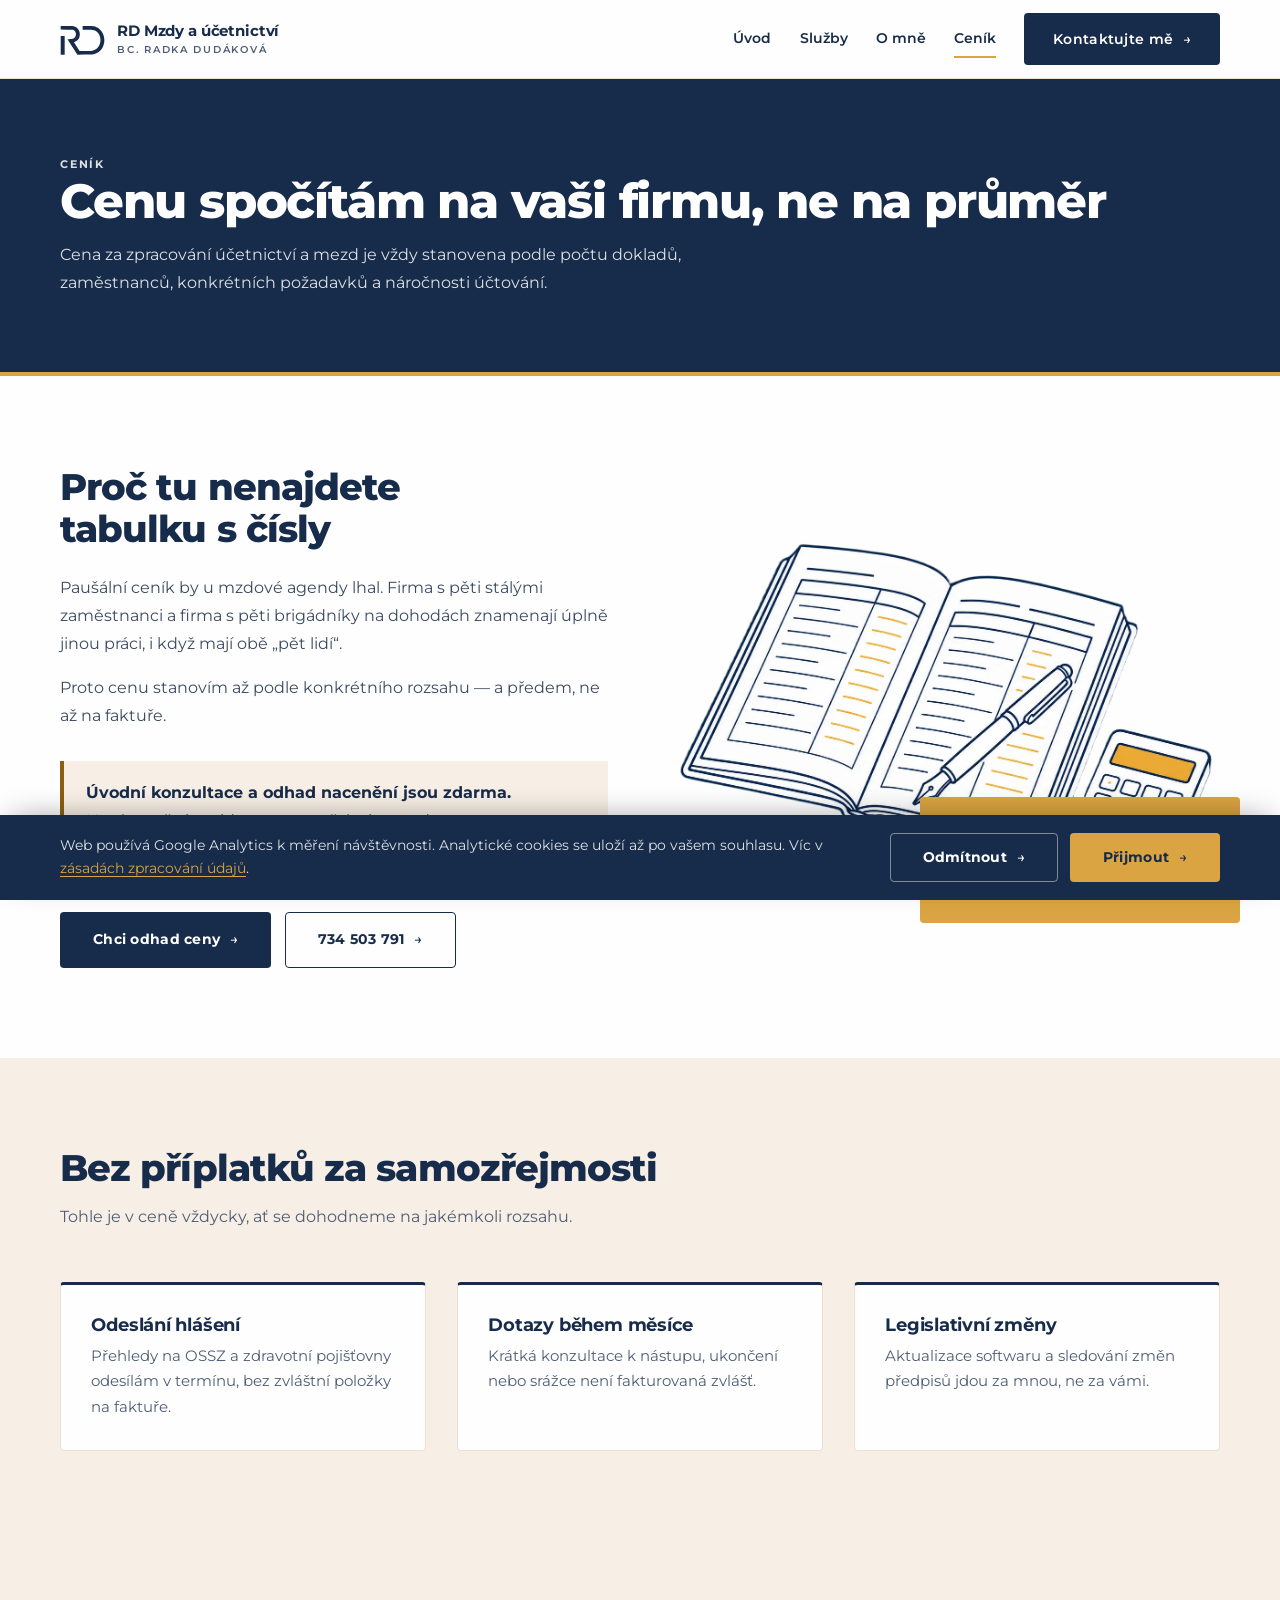
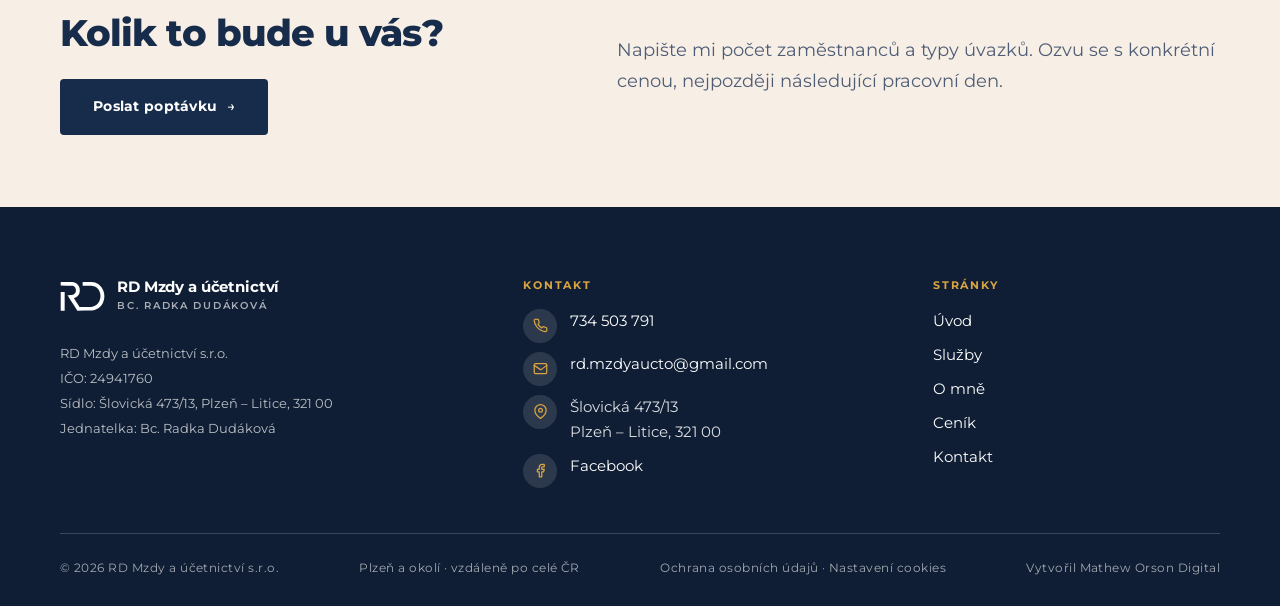
==== cenik.html @ 95786339 "first commit" ====
<!DOCTYPE html>
<html lang="cs">
<head>
<meta charset="utf-8">
<meta name="viewport" content="width=device-width, initial-scale=1">
<title>Ceník — nacenění podle rozsahu | RD Mzdy a účetnictví</title>
<meta name="description" content="Cena za zpracování mezd a účetnictví se stanovuje podle počtu dokladů, zaměstnanců a náročnosti agendy. Úvodní konzultace a odhad ceny zdarma.">
<link rel="canonical" href="https://rdmzdyaucto.cz/cenik">
<meta property="og:type" content="website">
<meta property="og:locale" content="cs_CZ">
<meta property="og:title" content="Ceník | RD Mzdy a účetnictví">
<meta property="og:description" content="Cena podle rozsahu agendy. Úvodní konzultace a odhad ceny zdarma.">
<meta property="og:url" content="https://rdmzdyaucto.cz/cenik">
<meta property="og:image" content="https://rdmzdyaucto.cz/assets/img/og-image.png">
<meta property="og:image:width" content="1200">
<meta property="og:image:height" content="630">
<meta property="og:image:alt" content="RD Mzdy a účetnictví — Bc. Radka Dudáková, Plzeň">
<meta name="twitter:card" content="summary_large_image">
<meta name="twitter:title" content="RD Mzdy a účetnictví">
<meta name="twitter:description" content="Mzdová a personální agenda, účetnictví. Plzeň — Bc. Radka Dudáková.">
<meta name="twitter:image" content="https://rdmzdyaucto.cz/assets/img/og-image.png">
<link rel="icon" href="/assets/img/favicon.svg" type="image/svg+xml">
<link rel="icon" href="/assets/img/favicon-32.png" sizes="32x32" type="image/png">
<link rel="icon" href="/assets/img/favicon-192.png" sizes="192x192" type="image/png">
<link rel="apple-touch-icon" href="/assets/img/apple-touch-icon.png">
<link rel="preconnect" href="https://fonts.googleapis.com">
<link rel="preconnect" href="https://fonts.gstatic.com" crossorigin>
<link href="https://fonts.googleapis.com/css2?family=Montserrat:ital,wght@0,400;0,500;0,600;0,700;0,800;1,400&display=swap" rel="stylesheet">
<link rel="stylesheet" href="/assets/css/style.css">
<script src="/assets/js/consent.js" defer></script>
</head>
<body>
<a class="skip-link" href="#main">Přeskočit na obsah</a>

<header class="site-header">
  <div class="wrap">
    <a class="logo" href="/" aria-label="RD Mzdy a účetnictví — úvodní stránka">
      <svg viewBox="22 28 170 120" aria-hidden="true"><g fill="currentColor"><path d="M24.61 109.28l0-34.67 7.32 0 7.32 0 0 34.67 0 34.67-7.32 0-7.32 0 0-34.67z"/><path d="M83.48 139.73c-4.47-6.99-11.19-17.48-14.20-22.15-4.16-6.48-15.06-23.48-17.77-27.75-0.94-1.45-1.70-2.75-1.70-2.87 0-0.18 1.37-0.23 5.33-0.23 9.84-0.02 13.01-0.45 16.64-2.25 3.24-1.60 5.63-3.98 7.23-7.23 1.45-2.93 1.74-4.28 1.74-8.50 0.02-3.24-0.02-3.79-0.45-5.23-0.96-3.38-3.14-6.74-5.57-8.57-1.52-1.15-3.91-2.27-6-2.83-1.64-0.43-1.68-0.43-22.93-0.55l-21.29-0.10 0-2.25c0.02-1.23 0.04-4.30 0.06-6.80l0.04-4.55 21.93 0.08c23.57 0.08 22.27 0.02 26.41 1.09 6.37 1.64 12.54 5.76 16.43 10.96 5.84 7.81 7.54 19.24 4.34 29.30-1.27 3.96-3.42 7.54-6.41 10.63-2.99 3.11-6.25 5.29-10.02 6.78-0.57 0.21-1.27 0.53-1.60 0.66-0.31 0.14-0.92 0.31-1.31 0.39-0.86 0.14-0.90 0.29-0.31 1.25 0.76 1.27 12.23 19.10 16.21 25.27l3.91 6 20.16 0c21.48 0 22.50-0.04 27.09-1 7.03-1.45 13.20-4.59 17.97-9.12 3.46-3.28 5.63-6.25 7.79-10.68 2.25-4.55 3.61-9.39 4.12-14.65 0.29-2.95 0.12-9.30-0.31-11.82-2.15-12.77-9.32-22.79-19.86-27.83-2.85-1.35-5.14-2.11-8.16-2.71-4.18-0.82-5.90-0.90-22.01-0.90l-15.29 0 0-6.86 0-6.84 17.05 0.08c18.20 0.08 18.05 0.08 23.52 1.13 7.21 1.39 14.59 4.69 20.18 9.02 7.97 6.17 14 15.27 17.11 25.74 1.78 6 2.52 11.74 2.36 18.14-0.23 9.04-1.86 15.96-5.51 23.40-5.08 10.37-12.32 17.77-22.21 22.73-5.39 2.70-10.64 4.26-17.79 5.27-2.91 0.41-3.52 0.43-28.57 0.49l-25.61 0.08-2.71-4.24z"/></g></svg>
      <span class="logo-name">RD Mzdy a účetnictví<span>Bc. Radka Dudáková</span></span>
    </a>
    <button class="nav-toggle" aria-expanded="false" aria-controls="nav">Menu</button>
    <nav class="nav" id="nav" aria-label="Hlavní navigace">
      <a href="/">Úvod</a>
      <a href="/sluzby">Služby</a>
      <a href="/o-mne">O mně</a>
      <a href="/cenik" aria-current="page">Ceník</a>
      <a class="btn btn-primary" href="/kontakt">Kontaktujte mě</a>
    </nav>
  </div>
</header>

<main id="main">

  <section class="page-hero">
    <div class="wrap">
      <p class="crumb">Ceník</p>
      <h1>Cenu spočítám na vaši firmu, ne na průměr</h1>
      <p>Cena za zpracování účetnictví a mezd je vždy stanovena podle počtu dokladů, zaměstnanců, konkrétních požadavků a náročnosti účtování.</p>
    </div>
  </section>

  <section class="section">
    <div class="wrap split">
      <div class="reveal">
        <h2>Proč tu nenajdete tabulku s čísly</h2>
        <p>Paušální ceník by u mzdové agendy lhal. Firma s pěti stálými zaměstnanci a firma s pěti brigádníky na dohodách znamenají úplně jinou práci, i když mají obě „pět lidí“.</p>
        <p>Proto cenu stanovím až podle konkrétního rozsahu — a předem, ne až na faktuře.</p>
        <div class="note-box">
          <p><strong>Úvodní konzultace a odhad nacenění jsou zdarma.</strong> Nezávazně si projdeme, co potřebujete, a dostanete konkrétní číslo.</p>
        </div>
        <div class="hero-actions">
          <a class="btn btn-primary" href="/kontakt">Chci odhad ceny</a>
          <a class="btn btn-ghost" href="tel:+420734503791">734 503 791</a>
        </div>
      </div>
      <figure class="split-media reveal">
        <div class="illustration-frame">
          <img src="/assets/img/illustrations/desk_scene_ledger_calculator_pen.webp" width="1200" height="795" loading="lazy" decoding="async" alt="Ilustrace otevřeného účetního deníku, kalkulačky a plnicího pera">
        </div>
        <div class="float-card">
          <h3>Co cenu ovlivňuje</h3>
          <p>Počet zaměstnanců a typ úvazků, množství dokladů, rozsah agendy a náročnost účtování.</p>
        </div>
      </figure>
    </div>
  </section>

  <section class="section section-tinted">
    <div class="wrap">
      <div class="section-head reveal">
        <h2>Bez příplatků za samozřejmosti</h2>
        <p>Tohle je v ceně vždycky, ať se dohodneme na jakémkoli rozsahu.</p>
      </div>
      <div class="grid grid-3 reveal">
        <article class="card">
          <h3>Odeslání hlášení</h3>
          <p>Přehledy na OSSZ a zdravotní pojišťovny odesílám v termínu, bez zvláštní položky na faktuře.</p>
        </article>
        <article class="card">
          <h3>Dotazy během měsíce</h3>
          <p>Krátká konzultace k nástupu, ukončení nebo srážce není fakturovaná zvlášť.</p>
        </article>
        <article class="card">
          <h3>Legislativní změny</h3>
          <p>Aktualizace softwaru a sledování změn předpisů jdou za mnou, ne za vámi.</p>
        </article>
      </div>
    </div>
  </section>

  <section class="cta-band">
    <div class="wrap">
      <div>
        <h2>Kolik to bude u vás?</h2>
        <a class="btn btn-primary" href="/kontakt">Poslat poptávku</a>
      </div>
      <p class="lead">Napište mi počet zaměstnanců a typy úvazků. Ozvu se s konkrétní cenou, nejpozději následující pracovní den.</p>
    </div>
  </section>

</main>

<footer class="site-footer">
  <div class="wrap">
    <div class="footer-grid">
      <div>
        <a class="logo" href="/">
          <svg viewBox="22 28 170 120" aria-hidden="true"><g fill="currentColor"><path d="M24.61 109.28l0-34.67 7.32 0 7.32 0 0 34.67 0 34.67-7.32 0-7.32 0 0-34.67z"/><path d="M83.48 139.73c-4.47-6.99-11.19-17.48-14.20-22.15-4.16-6.48-15.06-23.48-17.77-27.75-0.94-1.45-1.70-2.75-1.70-2.87 0-0.18 1.37-0.23 5.33-0.23 9.84-0.02 13.01-0.45 16.64-2.25 3.24-1.60 5.63-3.98 7.23-7.23 1.45-2.93 1.74-4.28 1.74-8.50 0.02-3.24-0.02-3.79-0.45-5.23-0.96-3.38-3.14-6.74-5.57-8.57-1.52-1.15-3.91-2.27-6-2.83-1.64-0.43-1.68-0.43-22.93-0.55l-21.29-0.10 0-2.25c0.02-1.23 0.04-4.30 0.06-6.80l0.04-4.55 21.93 0.08c23.57 0.08 22.27 0.02 26.41 1.09 6.37 1.64 12.54 5.76 16.43 10.96 5.84 7.81 7.54 19.24 4.34 29.30-1.27 3.96-3.42 7.54-6.41 10.63-2.99 3.11-6.25 5.29-10.02 6.78-0.57 0.21-1.27 0.53-1.60 0.66-0.31 0.14-0.92 0.31-1.31 0.39-0.86 0.14-0.90 0.29-0.31 1.25 0.76 1.27 12.23 19.10 16.21 25.27l3.91 6 20.16 0c21.48 0 22.50-0.04 27.09-1 7.03-1.45 13.20-4.59 17.97-9.12 3.46-3.28 5.63-6.25 7.79-10.68 2.25-4.55 3.61-9.39 4.12-14.65 0.29-2.95 0.12-9.30-0.31-11.82-2.15-12.77-9.32-22.79-19.86-27.83-2.85-1.35-5.14-2.11-8.16-2.71-4.18-0.82-5.90-0.90-22.01-0.90l-15.29 0 0-6.86 0-6.84 17.05 0.08c18.20 0.08 18.05 0.08 23.52 1.13 7.21 1.39 14.59 4.69 20.18 9.02 7.97 6.17 14 15.27 17.11 25.74 1.78 6 2.52 11.74 2.36 18.14-0.23 9.04-1.86 15.96-5.51 23.40-5.08 10.37-12.32 17.77-22.21 22.73-5.39 2.70-10.64 4.26-17.79 5.27-2.91 0.41-3.52 0.43-28.57 0.49l-25.61 0.08-2.71-4.24z"/></g></svg>
          <span class="logo-name">RD Mzdy a účetnictví<span>Bc. Radka Dudáková</span></span>
        </a>
        <p class="footer-facts">
          RD Mzdy a účetnictví s.r.o.<br>
          IČO: 24941760<br>
          Sídlo: Šlovická 473/13, Plzeň – Litice, 321 00<br>
          Jednatelka: Bc. Radka Dudáková
        </p>
      </div>
      <div>
        <h4>Kontakt</h4>
        <ul class="footer-contact">
          <li>
            <span class="contact-icon" aria-hidden="true"><svg viewBox="0 0 24 24" fill="none" stroke="currentColor" stroke-width="2" stroke-linecap="round" stroke-linejoin="round"><path d="M22 16.9v3a2 2 0 0 1-2.2 2 19.8 19.8 0 0 1-8.6-3.1 19.5 19.5 0 0 1-6-6A19.8 19.8 0 0 1 2 4.2 2 2 0 0 1 4 2h3a2 2 0 0 1 2 1.7c.1 1 .4 1.9.7 2.8a2 2 0 0 1-.5 2.1L8 9.8a16 16 0 0 0 6 6l1.2-1.2a2 2 0 0 1 2.1-.5c.9.3 1.8.6 2.8.7a2 2 0 0 1 1.9 2.1z"/></svg></span>
            <span><a href="tel:+420734503791">734 503 791</a></span>
          </li>
          <li>
            <span class="contact-icon" aria-hidden="true"><svg viewBox="0 0 24 24" fill="none" stroke="currentColor" stroke-width="2" stroke-linecap="round" stroke-linejoin="round"><rect x="2" y="4" width="20" height="16" rx="2"/><path d="m2 7 9.4 6.4a2 2 0 0 0 2.2 0L22 7"/></svg></span>
            <span><a href="mailto:rd.mzdyaucto@gmail.com">rd.mzdyaucto@gmail.com</a></span>
          </li>
          <li>
            <span class="contact-icon" aria-hidden="true"><svg viewBox="0 0 24 24" fill="none" stroke="currentColor" stroke-width="2" stroke-linecap="round" stroke-linejoin="round"><path d="M21 10c0 7-9 13-9 13s-9-6-9-13a9 9 0 0 1 18 0z"/><circle cx="12" cy="10" r="3"/></svg></span>
            <span>Šlovická 473/13<br>Plzeň – Litice, 321 00</span>
          </li>
          <li>
            <span class="contact-icon" aria-hidden="true"><svg viewBox="0 0 24 24" fill="none" stroke="currentColor" stroke-width="2" stroke-linecap="round" stroke-linejoin="round"><path d="M18 2h-3a5 5 0 0 0-5 5v3H7v4h3v8h4v-8h3l1-4h-4V7a1 1 0 0 1 1-1h3z"/></svg></span>
            <span><a href="https://www.facebook.com/profile.php?id=61589592577464" rel="noopener">Facebook</a></span>
          </li>
        </ul>
      </div>
      <div>
        <h4>Stránky</h4>
        <ul>
          <li><a href="/">Úvod</a></li>
          <li><a href="/sluzby">Služby</a></li>
          <li><a href="/o-mne">O mně</a></li>
          <li><a href="/cenik">Ceník</a></li>
          <li><a href="/kontakt">Kontakt</a></li>
        </ul>
      </div>
    </div>
    <div class="footer-bottom">
      <span>© 2026 RD Mzdy a účetnictví s.r.o.</span>
      <span>Plzeň a okolí · vzdáleně po celé ČR</span>
      <span><a href="/ochrana-udaju" style="color:inherit">Ochrana osobních údajů</a> · <a href="#" id="cookie-settings-link" style="color:inherit">Nastavení cookies</a></span>
      <span>Vytvořil <a href="https://matheworson.site" rel="noopener" target="_blank" style="color:inherit">Mathew Orson Digital</a></span>
    </div>
  </div>
</footer>

<script src="/assets/js/site.js" defer></script>
</body>
</html>
---- assets/css/style.css ----
/* RD Mzdy a účetnictví s.r.o. — rdmzdyaucto.cz */

:root {
  /* Základní paleta */
  --navy: #172c4b;
  --navy-deep: #0f1e34;
  --navy-mid: #24406b;
  --navy-tint: #e6ebf2;
  --cream: #f7eee5;
  --cream-dark: #ece0d2;
  --white: #fefefe;

  /* Akcent — světlá varianta na tmavém podkladu, tmavá na světlém */
  --gold: #d9a441;
  --gold-dark: #8a5f14;

  /* Text */
  --body-text: #3c4a60;
  --muted: #4e5d75;
  --on-dark: rgba(254, 254, 254, 0.86);

  --font: "Montserrat", "Segoe UI", system-ui, sans-serif;

  --wrap: 1160px;
  --gap: clamp(1.1rem, 2.4vw, 2rem);
  --section-y: clamp(3.5rem, 7vw, 6rem);
  --radius: 4px;
}

*,
*::before,
*::after {
  box-sizing: border-box;
}

html {
  scroll-behavior: smooth;
  -webkit-text-size-adjust: 100%;
}

body {
  margin: 0;
  background: var(--white);
  color: var(--body-text);
  font-family: var(--font);
  font-size: clamp(0.97rem, 0.94rem + 0.15vw, 1.03rem);
  font-weight: 400;
  line-height: 1.7;
  -webkit-font-smoothing: antialiased;
}

h1,
h2,
h3,
h4 {
  font-family: var(--font);
  color: var(--navy);
  font-weight: 800;
  line-height: 1.15;
  letter-spacing: -0.025em;
  margin: 0 0 0.6em;
  text-wrap: balance;
}

h1 {
  font-size: clamp(2rem, 1.4rem + 2.9vw, 3.5rem);
}
h2 {
  font-size: clamp(1.55rem, 1.2rem + 1.6vw, 2.3rem);
}
h3 {
  font-size: 1.12rem;
  font-weight: 700;
  letter-spacing: -0.012em;
}

p {
  margin: 0 0 1rem;
  max-width: 64ch;
  text-wrap: pretty;
}

a {
  color: var(--navy-mid);
  text-underline-offset: 0.2em;
}
a:hover {
  color: var(--navy);
}

img {
  max-width: 100%;
  height: auto;
  display: block;
}

:focus-visible {
  outline: 2px solid var(--gold-dark);
  outline-offset: 3px;
  border-radius: 2px;
}

.wrap {
  width: min(100% - 2.5rem, var(--wrap));
  margin-inline: auto;
}

.skip-link {
  position: absolute;
  left: -9999px;
  top: 0;
  background: var(--navy);
  color: var(--white);
  padding: 0.75rem 1.25rem;
  z-index: 100;
}
.skip-link:focus {
  left: 0;
}

.lead {
  font-size: clamp(1rem, 0.96rem + 0.3vw, 1.12rem);
  color: var(--muted);
}

/* ---------- Hlavička ---------- */

.site-header {
  position: sticky;
  top: 0;
  z-index: 50;
  background: rgba(254, 254, 254, 0.95);
  backdrop-filter: blur(10px);
  border-bottom: 1px solid var(--cream-dark);
}

.site-header .wrap {
  display: flex;
  align-items: center;
  justify-content: space-between;
  gap: 1rem;
  min-height: 78px;
}

.logo {
  display: inline-flex;
  align-items: center;
  gap: 0.7rem;
  text-decoration: none;
  color: var(--navy);
}
.logo svg {
  width: 46px;
  height: 33px;
  flex: none;
}
.logo-name {
  font-size: 0.92rem;
  font-weight: 700;
  line-height: 1.2;
  letter-spacing: -0.01em;
  color: inherit;
}
.logo-name span {
  display: block;
  font-size: 0.6rem;
  font-weight: 600;
  letter-spacing: 0.18em;
  text-transform: uppercase;
  color: var(--muted);
  margin-top: 0.2rem;
}

.nav {
  display: flex;
  align-items: center;
  gap: clamp(1rem, 2.2vw, 2.1rem);
}
.nav a {
  font-size: 0.9rem;
  font-weight: 600;
  color: var(--navy);
  text-decoration: none;
  padding: 0.35rem 0;
  border-bottom: 2px solid transparent;
}
.nav a:hover {
  border-bottom-color: var(--cream-dark);
}
.nav a[aria-current="page"] {
  border-bottom-color: var(--gold);
}
.nav .btn,
.nav .btn:hover {
  border-bottom: 0;
  padding: 0.85rem 1.75rem;
}
.nav .btn-primary,
.nav .btn-primary:hover {
  color: var(--white);
}

.nav-toggle {
  display: none;
}

/* ---------- Tlačítka ---------- */

.btn {
  display: inline-flex;
  align-items: center;
  gap: 0.6rem;
  font-family: var(--font);
  font-size: 0.87rem;
  font-weight: 700;
  letter-spacing: 0.02em;
  padding: 0.95rem 2rem;
  white-space: nowrap;
  border-radius: var(--radius);
  text-decoration: none;
  border: 1px solid transparent;
  cursor: pointer;
  transition: background-color 0.15s ease, color 0.15s ease,
    border-color 0.15s ease;
}
.btn::after {
  content: "→";
  font-weight: 500;
}
.btn-primary {
  background: var(--navy);
  color: var(--white);
}
.btn-primary:hover {
  background: var(--navy-deep);
  color: var(--white);
}
.btn-gold {
  background: var(--gold);
  color: var(--navy);
}
.btn-gold:hover {
  background: var(--white);
  color: var(--navy);
}
.btn-ghost {
  border-color: var(--navy);
  color: var(--navy);
  background: transparent;
}
.btn-ghost:hover {
  background: var(--navy);
  color: var(--white);
}
.btn-light {
  background: var(--white);
  color: var(--navy);
}
.btn-light:hover {
  background: var(--gold);
  color: var(--navy);
}

/* ---------- Hero ---------- */

.hero {
  position: relative;
  isolation: isolate;
  min-height: min(78vh, 660px);
  display: flex;
  align-items: center;
  background: var(--navy);
  overflow: hidden;
}
.hero .wrap {
  position: relative;
  z-index: 1;
  padding-block: clamp(3.5rem, 8vw, 6rem);
}
.hero-bg {
  position: absolute;
  inset: 0;
  width: 100%;
  height: 100%;
  object-fit: cover;
  z-index: -2;
}
.hero::before {
  content: "";
  position: absolute;
  inset: 0;
  z-index: -1;
  background: linear-gradient(
    100deg,
    rgba(15, 30, 52, 0.96) 0%,
    rgba(15, 30, 52, 0.88) 45%,
    rgba(23, 44, 75, 0.45) 100%
  );
}
.hero h1 {
  color: var(--white);
  max-width: 15ch;
  margin-bottom: 1.2rem;
}
.hero p {
  color: var(--on-dark);
  max-width: 46ch;
}
.hero-eyebrow {
  color: var(--gold);
  font-size: 0.7rem;
  font-weight: 700;
  letter-spacing: 0.16em;
  text-transform: uppercase;
  margin-bottom: 1.1rem;
}
.hero-actions {
  display: flex;
  flex-wrap: wrap;
  gap: 0.85rem;
  margin-top: 2rem;
}

/* Osobní vizitka pod hero CTA — jasně signalizuje, že jde o jednu konkrétní osobu */
.hero-person {
  display: inline-flex;
  align-items: center;
  gap: 0.75rem;
  margin-top: 2.25rem;
  padding: 0.6rem 1.15rem 0.6rem 0.6rem;
  background: rgba(254, 254, 254, 0.08);
  border: 1px solid rgba(254, 254, 254, 0.2);
  border-radius: 999px;
  text-decoration: none;
  transition: background-color 0.15s ease, border-color 0.15s ease;
}
.hero-person:hover {
  background: rgba(254, 254, 254, 0.16);
  border-color: rgba(254, 254, 254, 0.36);
}
.hero-person-avatar {
  flex: none;
  width: 40px;
  height: 40px;
  border-radius: 50%;
  background: var(--gold);
  color: var(--navy);
  display: grid;
  place-items: center;
  font-family: var(--font);
  font-weight: 800;
  font-size: 0.84rem;
  letter-spacing: -0.02em;
}
.hero-person-info {
  display: flex;
  flex-direction: column;
  line-height: 1.3;
}
.hero-person-info strong {
  color: var(--white);
  font-size: 0.87rem;
  font-weight: 700;
}
.hero-person-info span {
  color: rgba(254, 254, 254, 0.78);
  font-size: 0.76rem;
}

.hero-scroll {
  position: absolute;
  left: 50%;
  bottom: 1.75rem;
  translate: -50% 0;
  color: rgba(254, 254, 254, 0.75);
  font-size: 1.5rem;
  line-height: 1;
  text-decoration: none;
}
.hero-scroll:hover {
  color: var(--white);
}
@media (prefers-reduced-motion: no-preference) {
  .hero-scroll {
    animation: bob 2.4s ease-in-out infinite;
  }
}
@keyframes bob {
  50% {
    translate: -50% 7px;
  }
}

/* Hero podstránek */
.page-hero {
  background: var(--navy);
  padding-block: clamp(3rem, 6vw, 4.75rem);
  border-bottom: 4px solid var(--gold);
}
.page-hero h1 {
  color: var(--white);
  font-size: clamp(1.85rem, 1.4rem + 2vw, 3rem);
  margin-bottom: 0.7rem;
}
.page-hero p {
  color: var(--on-dark);
  margin-bottom: 0;
}
.crumb {
  color: var(--gold);
  font-size: 0.7rem;
  font-weight: 700;
  letter-spacing: 0.16em;
  text-transform: uppercase;
  margin-bottom: 1rem;
}

/* ---------- Sekce ---------- */

.section {
  padding-block: var(--section-y);
}
.section-tinted {
  background: var(--cream);
}
.section-head {
  max-width: 46rem;
  margin-bottom: clamp(2.25rem, 4vw, 3.25rem);
}
.section-head h2 {
  margin-bottom: 0.8rem;
}
.section-head p {
  color: var(--muted);
}

/* ---------- Mřížka ikon ---------- */

.icon-grid {
  display: grid;
  grid-template-columns: repeat(3, 1fr);
  gap: clamp(1.75rem, 3.5vw, 3rem) var(--gap);
}
.icon-item h3 {
  margin: 0 0 0.35rem;
}
.icon-item p {
  color: var(--muted);
  font-size: 0.94rem;
  margin: 0;
  max-width: 34ch;
}
.icon-badge {
  width: 60px;
  height: 60px;
  display: grid;
  place-items: center;
  margin-bottom: 1.1rem;
}
.icon-badge svg {
  width: 24px;
  height: 24px;
}
.icon-badge-tight {
  padding: 8px;
}
.icon-badge img {
  width: 100%;
  height: 100%;
  object-fit: contain;
}

/* ---------- Barevný pás s fotkou ---------- */

.band {
  background: var(--navy);
}
.band-alt {
  background: var(--navy-deep);
}
.band-inner {
  display: grid;
  grid-template-columns: 1fr 1fr;
  align-items: center;
  gap: clamp(2rem, 5vw, 4.5rem);
  padding-block: clamp(3rem, 6vw, 4.5rem);
}
.band h2 {
  color: var(--white);
}
.band p {
  color: var(--on-dark);
}
.band-media {
  position: relative;
  margin: 0;
}
.band-media img {
  border-radius: var(--radius);
  width: 100%;
  aspect-ratio: 4 / 3;
  object-fit: cover;
}

/* ---------- Střídavý blok text + foto ---------- */

.split {
  display: grid;
  grid-template-columns: 1fr 1fr;
  gap: clamp(2rem, 5vw, 4.5rem);
  align-items: center;
}
.split-media {
  position: relative;
  margin: 0;
}
.split-media img {
  border-radius: var(--radius);
  width: 100%;
  aspect-ratio: 4 / 3;
  object-fit: cover;
}

/* Vektorové ilustrace — bez rámečku/pozadí, jen zarovnané do stejné výšky jako text vedle */
.illustration-frame {
  display: flex;
  align-items: center;
  justify-content: center;
  min-height: 220px;
}
.illustration-frame img {
  width: 100%;
  height: auto;
  max-height: 400px;
  object-fit: contain;
  border-radius: 0;
  aspect-ratio: auto;
}

/* Plovoucí kartička přes fotku — zlatá plocha, tmavý text */
.float-card {
  position: absolute;
  right: -1.25rem;
  bottom: -1.5rem;
  width: min(64%, 20rem);
  background: var(--gold);
  color: var(--navy);
  border-radius: var(--radius);
  padding: 1.15rem 1.35rem;
}
.float-card h3 {
  color: var(--navy);
  font-size: 1.02rem;
  margin-bottom: 0.3rem;
}
.float-card p {
  color: var(--navy);
  font-size: 0.88rem;
  line-height: 1.55;
  margin: 0;
}
.float-card-left {
  right: auto;
  left: -1.25rem;
}

/* ---------- Odrážkové seznamy ---------- */

.checklist {
  list-style: none;
  margin: 1.6rem 0 0;
  padding: 0;
}
.checklist li {
  position: relative;
  padding-left: 1.75rem;
  margin-bottom: 0.75rem;
  max-width: 56ch;
}
.checklist li::before {
  content: "";
  position: absolute;
  left: 0;
  top: 0.62em;
  width: 9px;
  height: 9px;
  border-radius: 50%;
  background: var(--gold-dark);
}
.band .checklist li {
  color: var(--on-dark);
}
.band .checklist li::before {
  background: var(--gold);
}
.checklist-cols {
  columns: 2;
  column-gap: var(--gap);
}
.checklist-cols li {
  break-inside: avoid;
}

/* ---------- Karty ---------- */

.grid {
  display: grid;
  gap: var(--gap);
}
.grid-3 {
  grid-template-columns: repeat(3, 1fr);
}
.grid-2 {
  grid-template-columns: repeat(2, 1fr);
}

.card {
  background: var(--white);
  border: 1px solid var(--cream-dark);
  border-radius: var(--radius);
  border-top: 3px solid var(--navy);
  padding: clamp(1.4rem, 2.5vw, 1.9rem);
}
.card h3 {
  margin-bottom: 0.45rem;
}
.card p {
  color: var(--muted);
  font-size: 0.94rem;
  margin-bottom: 0;
}
.card ul {
  margin: 1rem 0 0;
  padding: 0;
  list-style: none;
}
.card ul li {
  position: relative;
  padding-left: 1.1rem;
  font-size: 0.92rem;
  color: var(--muted);
  margin-bottom: 0.35rem;
}
.card ul li::before {
  content: "";
  position: absolute;
  left: 0;
  top: 0.65em;
  width: 5px;
  height: 5px;
  background: var(--gold-dark);
  border-radius: 50%;
}
.card-tag {
  color: var(--navy-mid);
  font-size: 0.66rem;
  font-weight: 700;
  letter-spacing: 0.16em;
  text-transform: uppercase;
  margin-bottom: 0.8rem;
}

/* ---------- Kroky ---------- */

.steps {
  list-style: none;
  counter-reset: step;
  margin: 0;
  padding: 0;
  display: grid;
  grid-template-columns: repeat(4, 1fr);
  gap: var(--gap);
}
.steps li {
  counter-increment: step;
  border-top: 2px solid var(--cream-dark);
  padding-top: 1.1rem;
}
.steps li::before {
  content: counter(step);
  display: grid;
  place-items: center;
  width: 32px;
  height: 32px;
  border-radius: 50%;
  background: var(--navy);
  color: var(--white);
  font-size: 0.82rem;
  font-weight: 700;
  margin-bottom: 0.85rem;
}
.steps h3 {
  font-size: 1.02rem;
  margin-bottom: 0.35rem;
}
.steps p {
  font-size: 0.91rem;
  color: var(--muted);
  margin: 0;
}

/* ---------- Uzavírací pás ---------- */

.cta-band {
  background: var(--cream);
  padding-block: clamp(3rem, 6vw, 4.5rem);
}
.cta-band .wrap {
  display: grid;
  grid-template-columns: 0.9fr 1.1fr;
  gap: clamp(2rem, 5vw, 4rem);
  align-items: center;
}
.cta-band h2 {
  margin-bottom: 1.5rem;
}
.cta-band .checklist {
  margin-top: 0;
}

/* ---------- Kontakt ---------- */

.contact-grid {
  display: grid;
  grid-template-columns: 0.85fr 1.15fr;
  gap: clamp(2rem, 5vw, 4rem);
  align-items: start;
}
.contact-list {
  list-style: none;
  margin: 0;
  padding: 0;
}
.contact-list li {
  display: flex;
  gap: 1rem;
  align-items: flex-start;
  padding: 1.1rem 0;
  border-bottom: 1px solid var(--cream-dark);
}
.contact-list li:first-child {
  padding-top: 0;
}
.contact-icon {
  flex: none;
  width: 42px;
  height: 42px;
  border-radius: 50%;
  background: var(--navy-tint);
  color: var(--navy);
  display: grid;
  place-items: center;
}
.contact-icon svg {
  width: 18px;
  height: 18px;
}
.contact-key {
  display: block;
  color: var(--muted);
  font-size: 0.66rem;
  font-weight: 700;
  letter-spacing: 0.16em;
  text-transform: uppercase;
  margin-bottom: 0.2rem;
}
.contact-value {
  color: var(--navy);
  font-size: 1rem;
  font-weight: 500;
}
.contact-value a {
  text-decoration: none;
}
.contact-value a:hover {
  text-decoration: underline;
}

/* ---------- Formulář ---------- */

.form {
  background: var(--cream);
  border: 1px solid var(--cream-dark);
  border-radius: var(--radius);
  padding: clamp(1.5rem, 3vw, 2.3rem);
}
.form h2 {
  font-size: 1.4rem;
}
.field {
  margin-bottom: 1.1rem;
}
.field label {
  display: block;
  color: var(--muted);
  font-size: 0.68rem;
  font-weight: 700;
  letter-spacing: 0.14em;
  text-transform: uppercase;
  margin-bottom: 0.4rem;
}
.field input,
.field textarea {
  width: 100%;
  font-family: var(--font);
  font-size: 1rem;
  color: var(--navy);
  background: var(--white);
  border: 1px solid var(--cream-dark);
  border-radius: var(--radius);
  padding: 0.72rem 0.85rem;
}
.field input:focus,
.field textarea:focus {
  border-color: var(--navy-mid);
  outline: 2px solid rgba(36, 64, 107, 0.3);
  outline-offset: 0;
}
.field textarea {
  min-height: 9rem;
  resize: vertical;
}
.field-consent {
  display: flex;
  gap: 0.65rem;
  align-items: flex-start;
  margin-bottom: 1.4rem;
}
.field-consent input {
  width: auto;
  margin-top: 0.3rem;
  flex: none;
  accent-color: var(--navy);
}
.field-consent label {
  font-size: 0.88rem;
  font-weight: 400;
  letter-spacing: normal;
  text-transform: none;
  color: var(--body-text);
  margin: 0;
}
.hp {
  position: absolute;
  left: -9999px;
  width: 1px;
  height: 1px;
  overflow: hidden;
}
.form-note {
  font-size: 0.84rem;
  color: var(--muted);
  margin: 1rem 0 0;
}

/* ---------- Ceník ---------- */

.note-box {
  border-left: 4px solid var(--gold-dark);
  background: var(--cream);
  color: var(--body-text);
  padding: 1.1rem 1.4rem;
  margin: 2rem 0 0;
}
.note-box strong {
  color: var(--navy);
}
.note-box p:last-child {
  margin-bottom: 0;
}

/* ---------- Patička ---------- */

.site-footer {
  background: var(--navy-deep);
  color: var(--on-dark);
  padding-block: clamp(3rem, 6vw, 4.5rem) 1.75rem;
  font-size: 0.93rem;
}
.footer-grid {
  display: grid;
  grid-template-columns: 1.15fr 1fr 0.8fr;
  gap: clamp(2rem, 4vw, 3.5rem);
  padding-bottom: 2.25rem;
  border-bottom: 1px solid rgba(254, 254, 254, 0.18);
}
.site-footer .logo {
  color: var(--white);
}
.site-footer .logo-name span {
  color: rgba(254, 254, 254, 0.65);
}
.site-footer h4 {
  color: var(--gold);
  font-size: 0.68rem;
  font-weight: 700;
  letter-spacing: 0.16em;
  text-transform: uppercase;
  margin-bottom: 1.1rem;
}
.site-footer a {
  color: var(--white);
  text-decoration: none;
}
.site-footer a:hover {
  text-decoration: underline;
}
.site-footer ul {
  list-style: none;
  margin: 0;
  padding: 0;
}
.site-footer li {
  margin-bottom: 0.55rem;
}
.footer-facts {
  margin-top: 1.35rem;
  font-size: 0.8rem;
  line-height: 1.95;
  color: rgba(254, 254, 254, 0.72);
}
.footer-contact li {
  display: flex;
  gap: 0.8rem;
  align-items: flex-start;
}
.footer-contact .contact-icon {
  width: 34px;
  height: 34px;
  background: rgba(254, 254, 254, 0.12);
  color: var(--gold);
}
.footer-contact .contact-icon svg {
  width: 15px;
  height: 15px;
}
.footer-bottom {
  padding-top: 1.5rem;
  display: flex;
  justify-content: space-between;
  gap: 1rem;
  flex-wrap: wrap;
  font-size: 0.74rem;
  letter-spacing: 0.04em;
  color: rgba(254, 254, 254, 0.62);
}

/* ---------- Scroll reveal ---------- */

@media (prefers-reduced-motion: no-preference) {
  .reveal {
    opacity: 0;
    transform: translateY(14px);
    transition: opacity 0.6s ease, transform 0.6s ease;
  }
  .reveal.is-visible {
    opacity: 1;
    transform: none;
  }
}

/* ---------- Responzivita ---------- */

@media (max-width: 940px) {
  .band-inner,
  .split,
  .contact-grid,
  .cta-band .wrap {
    grid-template-columns: 1fr;
  }
  .icon-grid,
  .grid-3,
  .grid-2,
  .steps {
    grid-template-columns: repeat(2, 1fr);
  }
  .footer-grid {
    grid-template-columns: 1fr 1fr;
  }
  .band-media,
  .split-media {
    order: -1;
  }
  .float-card {
    right: 1rem;
    bottom: -1rem;
  }
  .float-card-left {
    left: 1rem;
    right: auto;
  }

  .nav-toggle {
    display: inline-flex;
    align-items: center;
    gap: 0.5rem;
    font-family: var(--font);
    font-size: 0.7rem;
    font-weight: 700;
    letter-spacing: 0.16em;
    text-transform: uppercase;
    background: transparent;
    border: 1px solid var(--navy);
    border-radius: var(--radius);
    color: var(--navy);
    padding: 0.62rem 0.95rem;
  }
  .nav {
    position: absolute;
    top: 100%;
    left: 0;
    right: 0;
    flex-direction: column;
    align-items: stretch;
    gap: 0;
    background: var(--white);
    border-bottom: 1px solid var(--cream-dark);
    padding: 0.5rem 1.25rem 1.35rem;
  }
  .nav[hidden] {
    display: none;
  }
  .nav a {
    padding: 0.85rem 0;
    border-bottom: 1px solid var(--cream-dark);
  }
  .nav .btn {
    margin-top: 1rem;
    justify-content: center;
  }
}

@media (max-width: 640px) {
  .icon-grid,
  .grid-3,
  .grid-2,
  .steps,
  .footer-grid {
    grid-template-columns: 1fr;
  }
  .checklist-cols {
    columns: 1;
  }
  .hero {
    min-height: 0;
  }
  .float-card {
    position: static;
    width: auto;
    margin-top: 0.75rem;
  }
}

/* ---------- Cookie banner ---------- */

.cookie-banner {
  position: fixed;
  left: 0;
  right: 0;
  bottom: 0;
  z-index: 200;
  background: var(--navy);
  padding: 1.15rem 1.25rem;
  box-shadow: 0 -8px 30px -12px rgba(0, 0, 0, 0.4);
  transform: translateY(100%);
  transition: transform 0.3s ease;
}
.cookie-banner.is-visible {
  transform: translateY(0);
}
.cookie-banner-inner {
  max-width: var(--wrap);
  margin-inline: auto;
  display: flex;
  align-items: center;
  gap: 1.5rem;
  flex-wrap: wrap;
}
.cookie-banner-inner p {
  flex: 1 1 320px;
  margin: 0;
  font-size: 0.88rem;
  color: var(--on-dark);
  max-width: none;
}
.cookie-banner-inner a {
  color: var(--gold);
}
.cookie-banner-actions {
  display: flex;
  gap: 0.75rem;
  flex: none;
}
.cookie-banner .btn-ghost {
  border-color: rgba(254, 254, 254, 0.45);
  color: var(--white);
}
.cookie-banner .btn-ghost:hover {
  background: rgba(254, 254, 254, 0.12);
  border-color: var(--white);
  color: var(--white);
}
@media (max-width: 640px) {
  .cookie-banner-actions {
    width: 100%;
  }
  .cookie-banner-actions .btn {
    flex: 1;
    justify-content: center;
  }
}
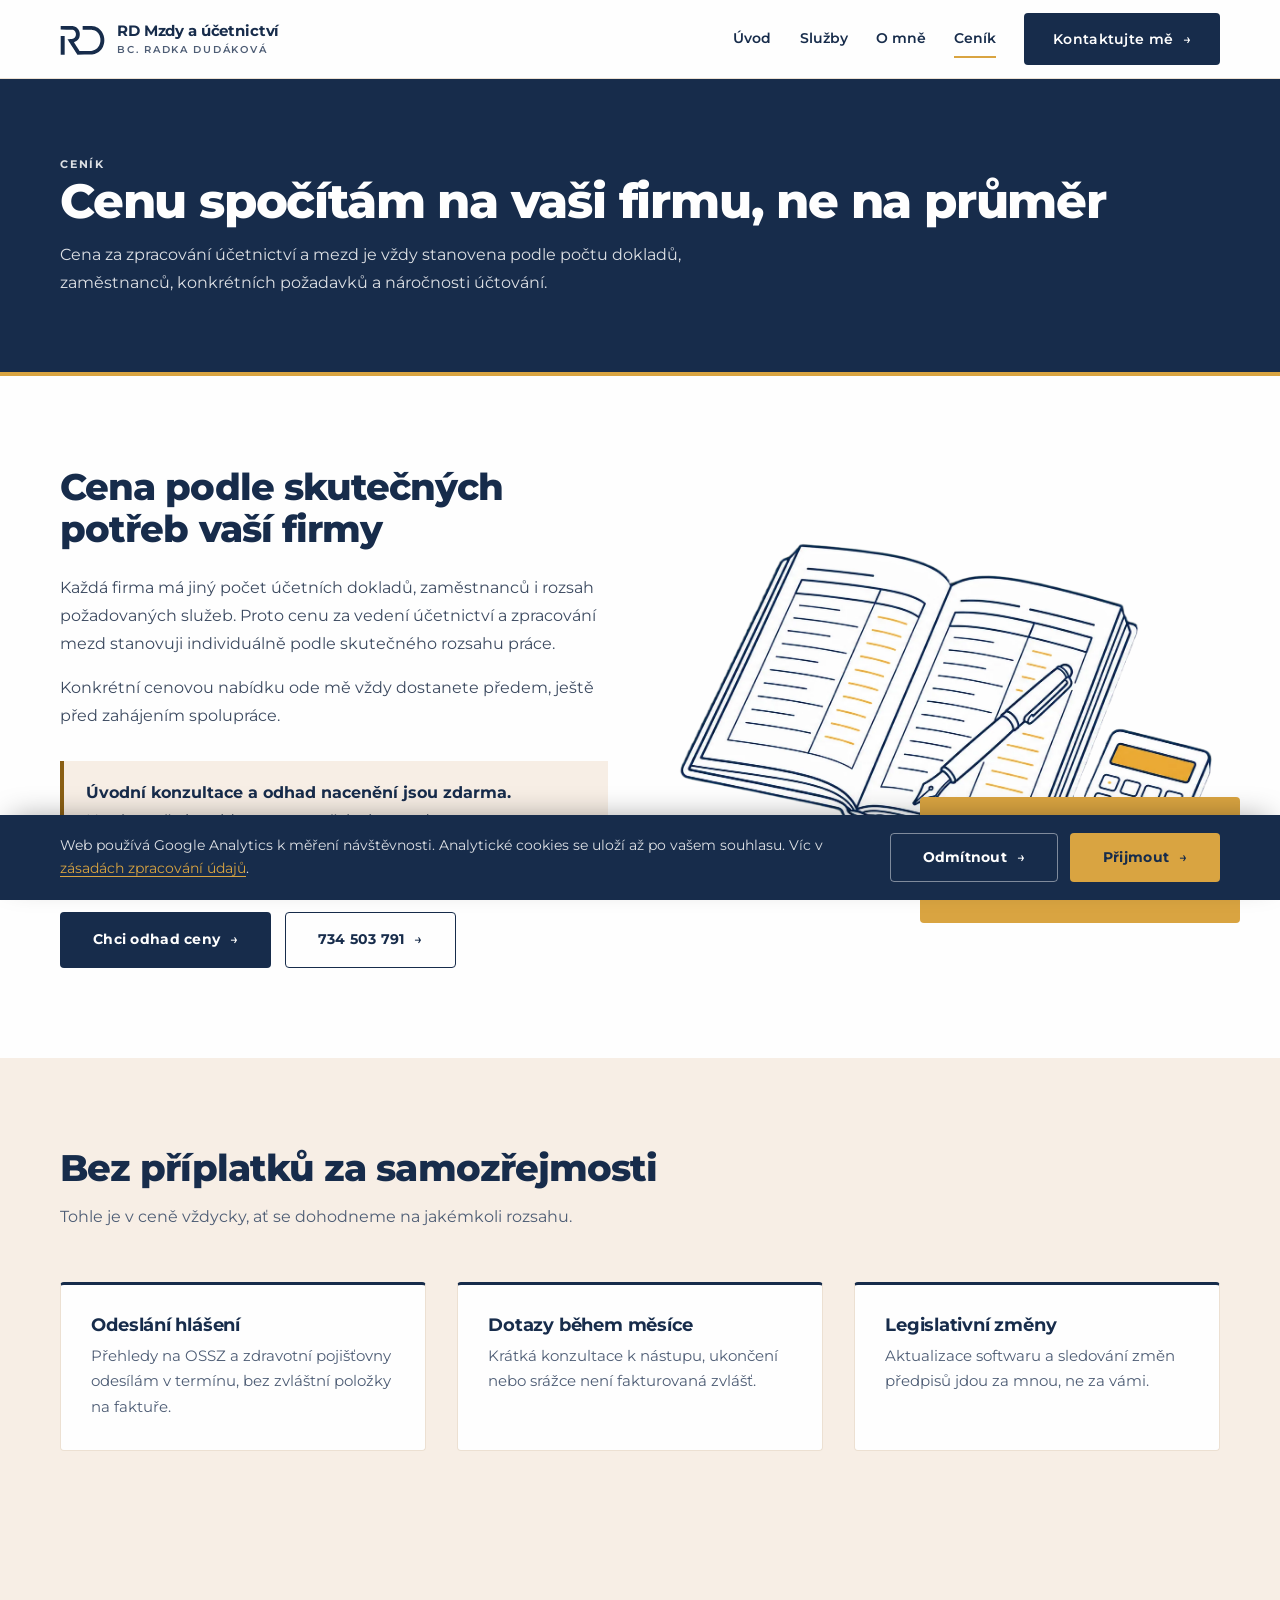
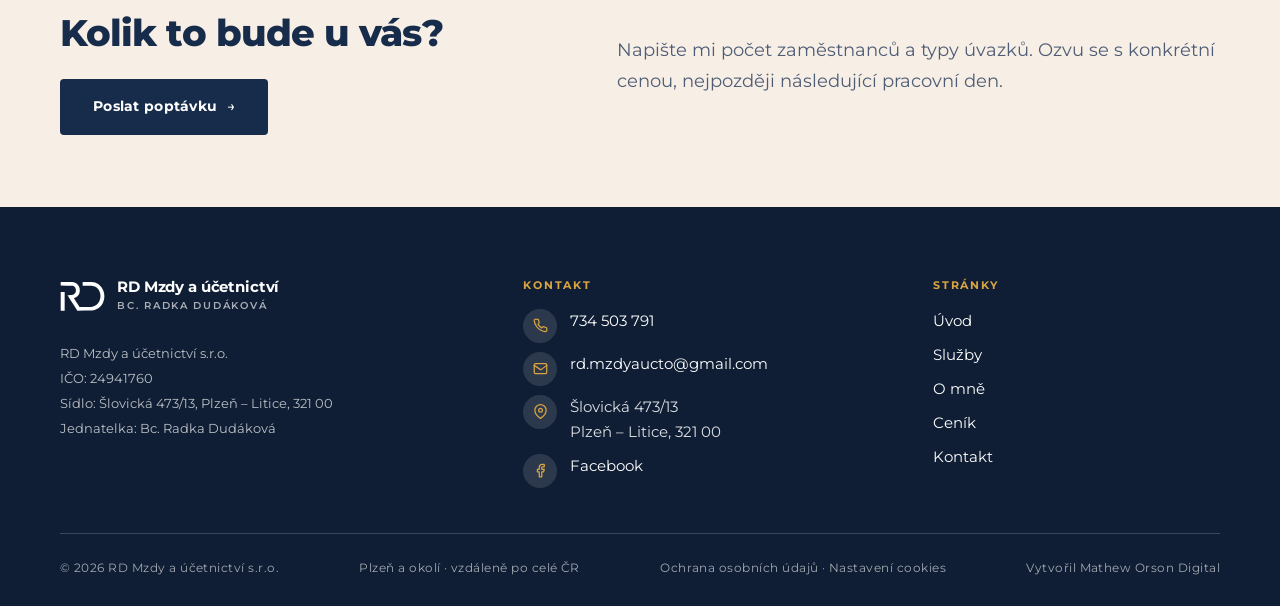
==== commit 939c2016: "Uprava textu Ceniku - ucetnictvi a mzdy" ====
--- a/cenik.html
+++ b/cenik.html
@@ -62,9 +62,9 @@
   <section class="section">
     <div class="wrap split">
       <div class="reveal">
-        <h2>Proč tu nenajdete tabulku s čísly</h2>
-        <p>Paušální ceník by u mzdové agendy lhal. Firma s pěti stálými zaměstnanci a firma s pěti brigádníky na dohodách znamenají úplně jinou práci, i když mají obě „pět lidí“.</p>
-        <p>Proto cenu stanovím až podle konkrétního rozsahu — a předem, ne až na faktuře.</p>
+        <h2>Cena podle skutečných potřeb vaší firmy</h2>
+        <p>Každá firma má jiný počet účetních dokladů, zaměstnanců i&nbsp;rozsah požadovaných služeb. Proto cenu za vedení účetnictví a&nbsp;zpracování mezd stanovuji individuálně podle skutečného rozsahu práce.</p>
+        <p>Konkrétní cenovou nabídku ode mě vždy dostanete předem, ještě před zahájením spolupráce.</p>
         <div class="note-box">
           <p><strong>Úvodní konzultace a odhad nacenění jsou zdarma.</strong> Nezávazně si projdeme, co potřebujete, a dostanete konkrétní číslo.</p>
         </div>
